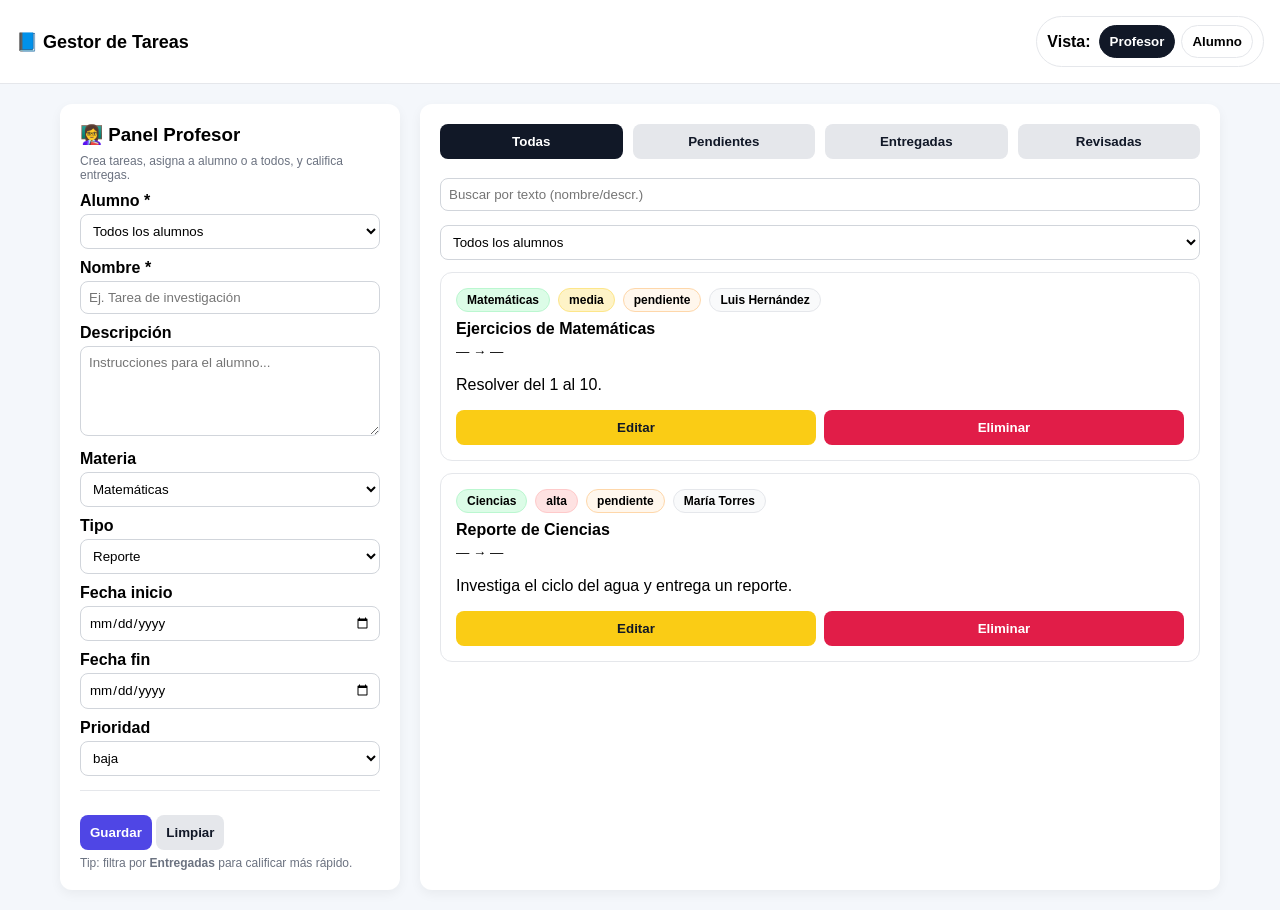
==== index.html @ 199d6d35 "Add files via upload" ====
<!-- index.html -->
<!DOCTYPE html>
<html lang="es">
<head>
  <meta charset="UTF-8" />
  <meta name="viewport" content="width=device-width, initial-scale=1.0" />
  <title>Gestor de Tareas</title>
  <link rel="stylesheet" href="styles.css" />
</head>

<body>
  <header>
    <div class="top">
      <h2>📘 Gestor de Tareas</h2>

      <div class="pill">
        <strong>Vista:</strong>
        <div class="seg" aria-label="selector vista">
          <button id="btnProfesor" class="active" type="button">Profesor</button>
          <button id="btnAlumno" type="button">Alumno</button>
        </div>
      </div>
    </div>
  </header>

  <div class="container">
    <!-- SIDEBAR -->
    <aside class="sidebar" id="sidebar"></aside>

    <!-- MAIN -->
    <main class="main">
      <div class="filters">
        <button class="active" data-estado="todas" type="button">Todas</button>
        <button data-estado="pendiente" type="button">Pendientes</button>
        <button data-estado="entregada" type="button">Entregadas</button>
        <button data-estado="revisada" type="button">Revisadas</button>
      </div>

      <div class="toolbar">
        <input id="buscar" placeholder="Buscar por texto (nombre/descr.)" />
        <select id="filtroAlumno"></select>
      </div>

      <section id="lista"></section>
    </main>
  </div>

  <!-- MODAL -->
  <div class="modalOverlay" id="modalOverlay" aria-hidden="true">
    <div class="modal" role="dialog" aria-modal="true">
      <h3 id="modalTitle">Modal</h3>
      <div id="modalBody"></div>
      <div class="footer">
        <button id="modalCancel" class="btn2" type="button">Cancelar</button>
        <button id="modalOk" class="btn" type="button">Guardar</button>
      </div>
    </div>
  </div>

  <script defer src="app.js"></script>
</body>
</html>
---- styles.css ----
/* styles.css */
*{box-sizing:border-box;font-family:Segoe UI,Tahoma,sans-serif}
body{margin:0;background:#f4f7fb}
header{background:#fff;padding:16px;border-bottom:1px solid #e5e7eb}
header .top{display:flex;align-items:center;justify-content:space-between;gap:12px;flex-wrap:wrap}
header h2{margin:0;font-size:18px}

.container{display:flex;gap:20px;padding:20px;max-width:1200px;margin:0 auto}
.sidebar,.main{background:#fff;border-radius:12px;padding:20px;box-shadow:0 4px 12px rgba(0,0,0,.05)}
.sidebar{width:340px}
.main{flex:1}

label{font-weight:600;margin-top:10px;display:block}
input,select,textarea{
  width:100%;padding:8px;margin-top:4px;border-radius:8px;border:1px solid #d1d5db;background:#fff
}
textarea{min-height:90px;resize:vertical}

button{padding:10px;border-radius:8px;border:none;cursor:pointer;font-weight:600}
.btn{background:#4f46e5;color:#fff}
.btn:active{transform:translateY(1px)}
.btn2{background:#e5e7eb;color:#111827}
.btnDanger{background:#e11d48;color:#fff}

.filters{display:flex;gap:10px;margin-bottom:15px;flex-wrap:wrap}
.filters button{flex:1;min-width:140px;background:#e5e7eb;color:#111827}
.filters button.active{background:#111827;color:#fff}

.toolbar{display:flex;gap:10px;align-items:center;flex-wrap:wrap;margin-bottom:12px}
.toolbar input{flex:1;min-width:220px}

.task{border:1px solid #e5e7eb;border-radius:12px;padding:15px;margin-bottom:12px}
.badges{display:flex;gap:8px;flex-wrap:wrap;align-items:center;margin-bottom:8px}
.badge{padding:4px 10px;border-radius:999px;font-size:12px;font-weight:700;border:1px solid #e5e7eb;background:#f9fafb}
.materia{background:#dcfce7;border-color:#bbf7d0}
.estado.pendiente{background:#fff7ed;border-color:#fed7aa}
.estado.entregada{background:#eff6ff;border-color:#bfdbfe}
.estado.revisada{background:#ecfdf5;border-color:#bbf7d0}
.prioridad.alta{background:#fee2e2;border-color:#fecaca}
.prioridad.media{background:#fef3c7;border-color:#fde68a}
.prioridad.baja{background:#e0f2fe;border-color:#bae6fd}

.actions{display:flex;gap:8px;margin-top:10px;flex-wrap:wrap}
.actions button{flex:1;min-width:140px}
.editar{background:#facc15;color:#111827}
.calificar{background:#16a34a;color:#fff}
.entregar{background:#2563eb;color:#fff}
.eliminar{background:#e11d48;color:#fff}

.small{font-size:12px;color:#6b7280;margin:6px 0 0}
.hr{height:1px;background:#e5e7eb;margin:14px 0}
.pill{
  display:inline-flex;gap:8px;align-items:center;
  padding:8px 10px;border:1px solid #e5e7eb;border-radius:999px;background:#fff
}
.seg{display:flex;gap:6px;flex-wrap:wrap}
.seg button{padding:8px 10px;border-radius:999px;border:1px solid #e5e7eb;background:#fff}
.seg button.active{background:#111827;color:#fff;border-color:#111827}

.modalOverlay{
  position:fixed;inset:0;background:rgba(0,0,0,.45);
  display:none;align-items:center;justify-content:center;padding:16px;z-index:999
}
.modal{
  width:min(560px,100%);background:#fff;border-radius:12px;
  padding:16px;box-shadow:0 20px 50px rgba(0,0,0,.2)
}
.modal h3{margin:0 0 8px}
.modal .row{display:flex;gap:10px;flex-wrap:wrap}
.modal .row > *{flex:1;min-width:180px}
.modal .footer{display:flex;gap:10px;margin-top:12px}
.modal .footer button{flex:1}

@media(max-width:900px){
  .container{flex-direction:column}
  .sidebar{width:100%}
}
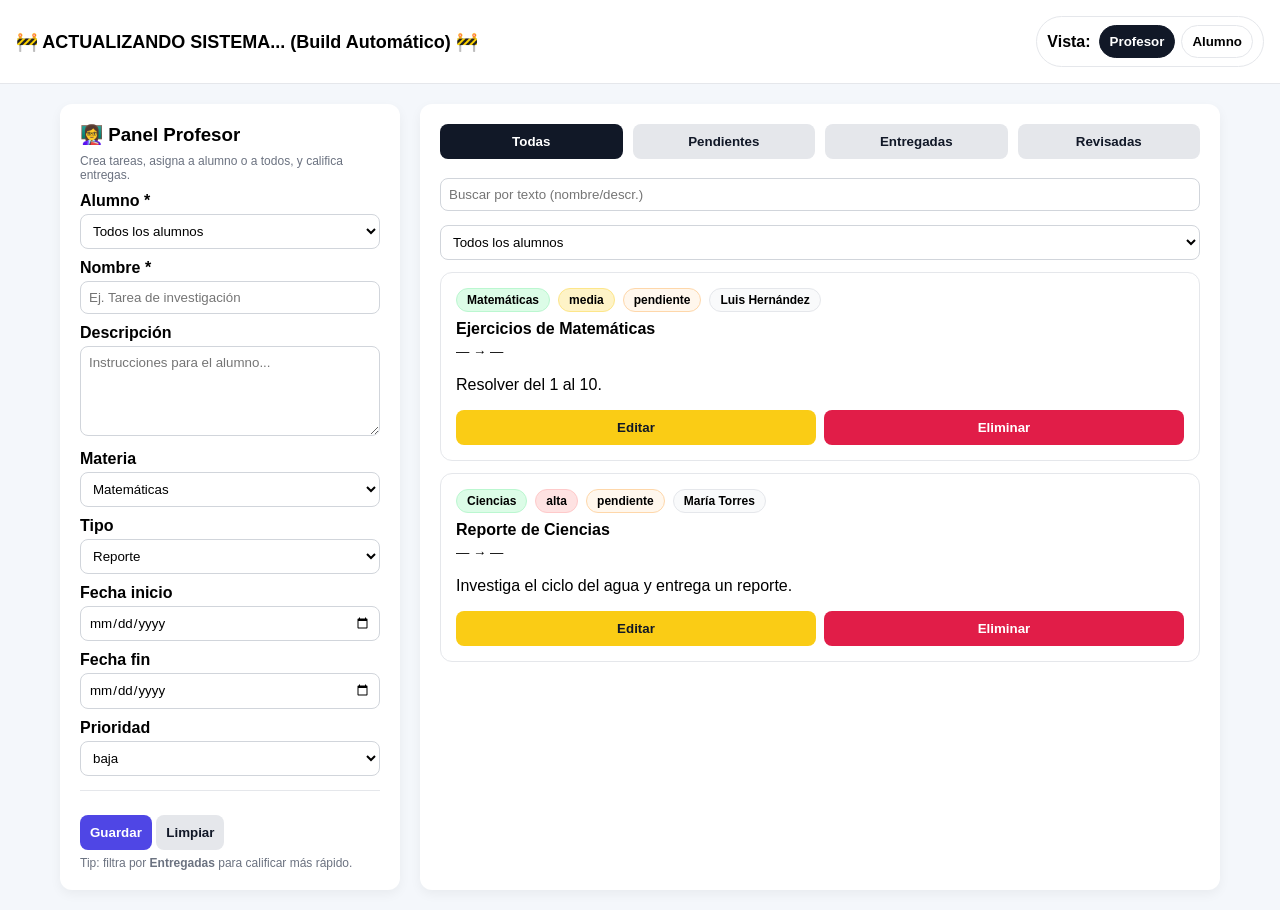
==== commit e5a5d3d9: "Update index.html" ====
--- a/index.html
+++ b/index.html
@@ -4,14 +4,15 @@
 <head>
   <meta charset="UTF-8" />
   <meta name="viewport" content="width=device-width, initial-scale=1.0" />
-  <title>Gestor de Tareas</title>
+  <title>Gestor de Tareas - Test AutoUpdate</title>
   <link rel="stylesheet" href="styles.css" />
 </head>
 
 <body>
   <header>
     <div class="top">
-      <h2>📘 Gestor de Tareas</h2>
+      <!-- Mensaje temporal para validar el despliegue automático de 5 min -->
+      <h2>🚧 ACTUALIZANDO SISTEMA... (Build Automático) 🚧</h2>
 
       <div class="pill">
         <strong>Vista:</strong>
@@ -60,4 +61,3 @@
   <script defer src="app.js"></script>
 </body>
 </html>
-  
